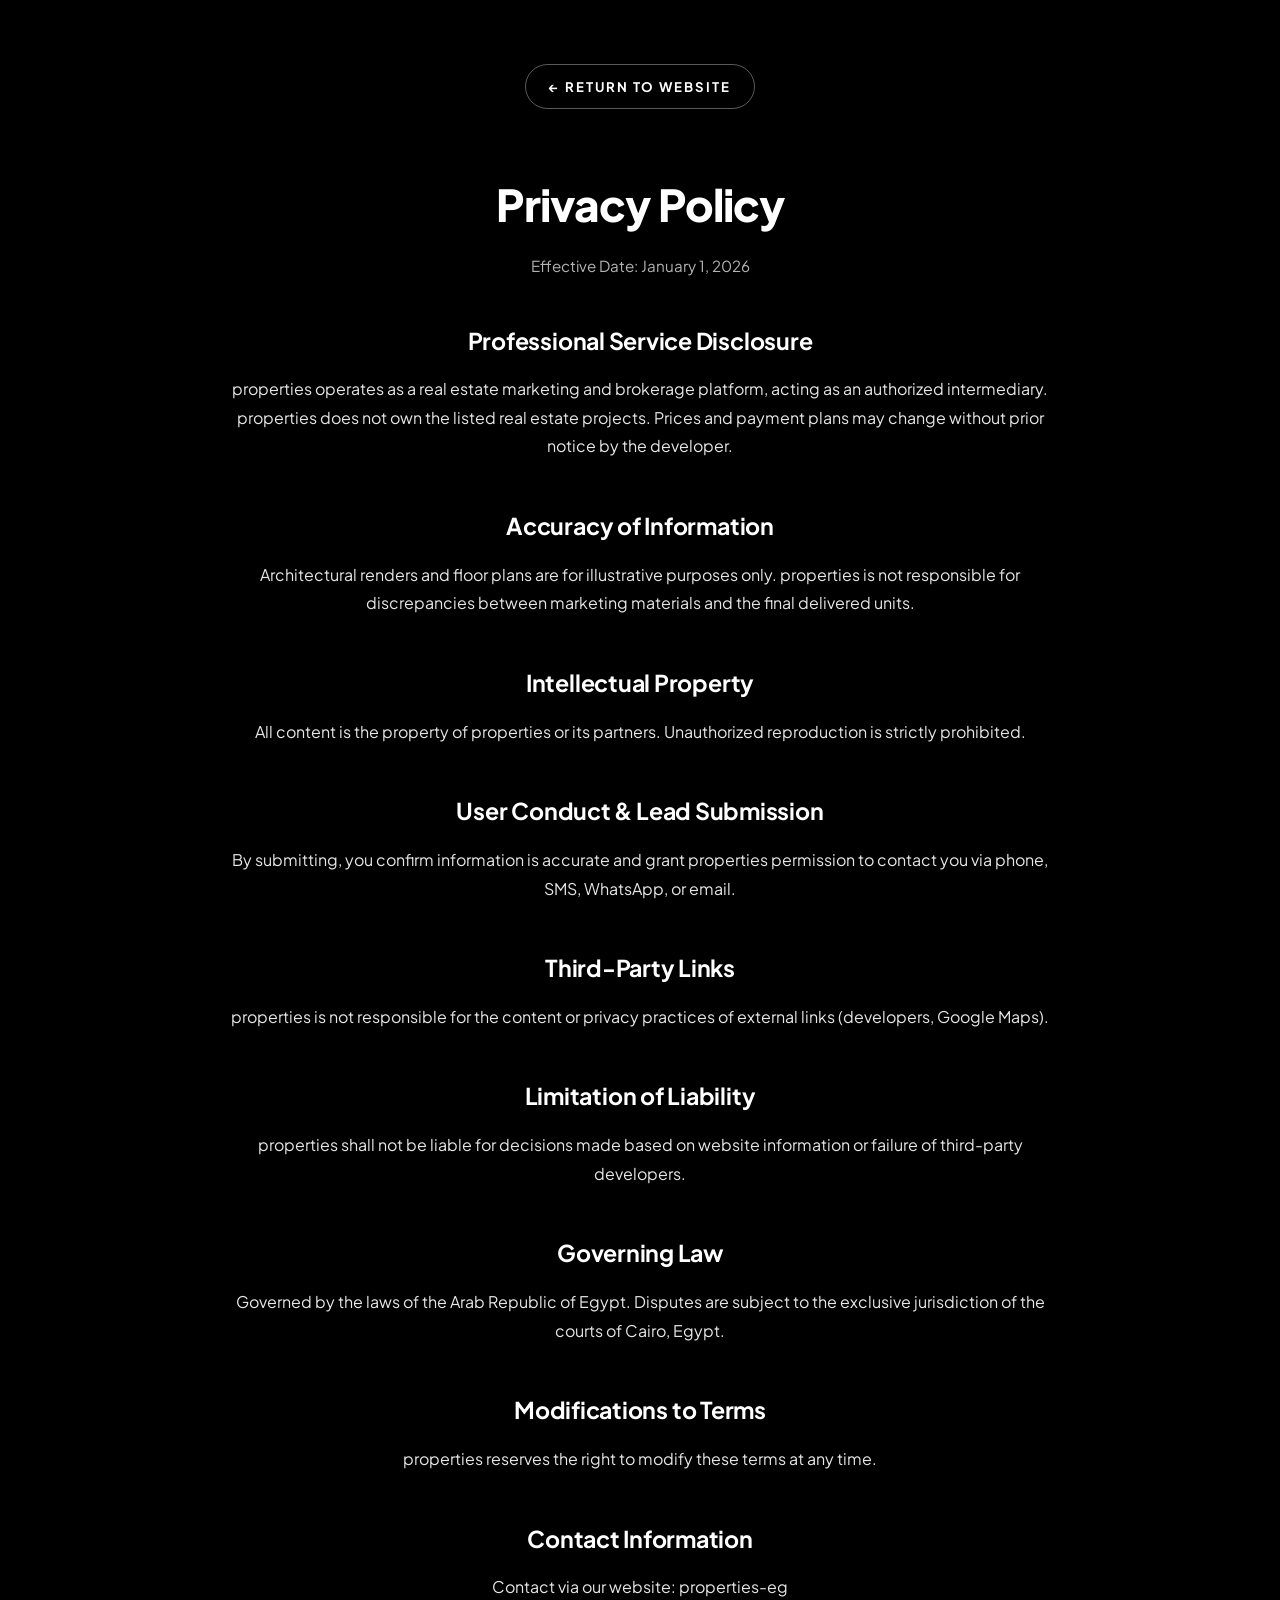
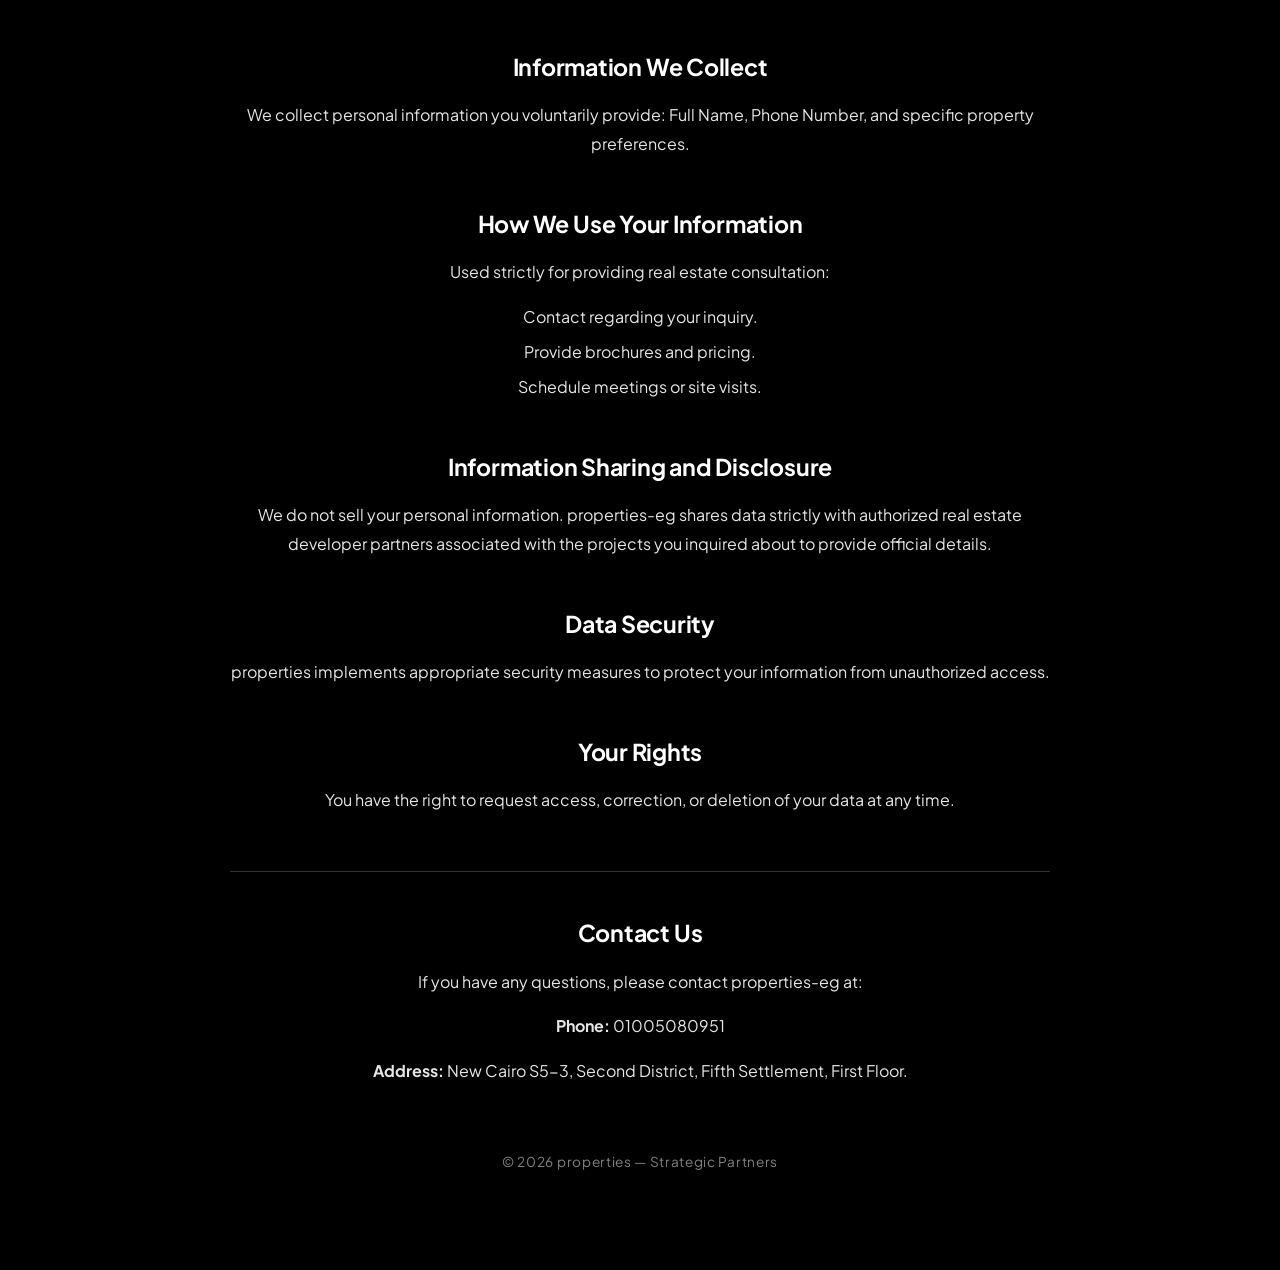
==== privacy.html @ 04ee0dc5 "Add standalone privacy.html and terms.html legal pages" ====
<!DOCTYPE html>
<html lang="en">
<head>
  <meta charset="UTF-8">
  <meta name="viewport" content="width=device-width, initial-scale=1.0">
  <title>Privacy Policy | properties</title>
  <link rel="preconnect" href="https://fonts.googleapis.com">
  <link rel="preconnect" href="https://fonts.gstatic.com" crossorigin>
  <link href="https://fonts.googleapis.com/css2?family=Plus+Jakarta+Sans:wght@300;400;500;600;700;800&display=swap" rel="stylesheet">
  <style>
    *, *::before, *::after {
      box-sizing: border-box;
      margin: 0;
      padding: 0;
    }
    body {
      background-color: #000000;
      color: #FFFFFF;
      font-family: 'Plus Jakarta Sans', -apple-system, BlinkMacSystemFont, 'Segoe UI', Roboto, sans-serif;
      line-height: 1.8;
      min-height: 100vh;
      display: flex;
      flex-direction: column;
      align-items: center;
      justify-content: flex-start;
      padding: 4rem 1.5rem 6rem;
      text-align: center;
    }
    .legal-container {
      width: 100%;
      max-width: 820px;
      margin: 0 auto;
      text-align: center;
    }
    .back-btn {
      display: inline-block;
      color: #FFFFFF;
      text-decoration: none;
      font-size: 0.825rem;
      letter-spacing: 0.15em;
      text-transform: uppercase;
      font-weight: 700;
      border: 1px solid rgba(255, 255, 255, 0.35);
      padding: 0.6rem 1.4rem;
      border-radius: 9999px;
      margin-bottom: 3.5rem;
      transition: all 0.25s ease;
    }
    .back-btn:hover {
      background-color: #FFFFFF;
      color: #000000;
      border-color: #FFFFFF;
    }
    h1 {
      font-size: 2.75rem;
      font-weight: 800;
      letter-spacing: -0.02em;
      margin-bottom: 0.5rem;
      color: #FFFFFF;
      text-align: center;
    }
    .last-updated {
      font-size: 0.95rem;
      color: rgba(255, 255, 255, 0.7);
      margin-bottom: 2.5rem;
      text-align: center;
    }
    .legal-section {
      margin-bottom: 2.75rem;
      text-align: center;
    }
    h2 {
      font-size: 1.45rem;
      font-weight: 700;
      color: #FFFFFF;
      margin-bottom: 0.85rem;
      letter-spacing: -0.01em;
      text-align: center;
    }
    p {
      font-size: 1rem;
      color: rgba(255, 255, 255, 0.9);
      line-height: 1.8;
      margin-bottom: 1rem;
      text-align: center;
    }
    .bullet-list {
      list-style: none;
      margin: 0.5rem 0 1rem;
      padding: 0;
      text-align: center;
    }
    .bullet-list li {
      font-size: 1rem;
      color: rgba(255, 255, 255, 0.9);
      margin-bottom: 0.4rem;
      text-align: center;
    }
    .contact-box {
      border-top: 1px solid rgba(255, 255, 255, 0.2);
      padding-top: 2.5rem;
      margin-top: 3.5rem;
      text-align: center;
    }
    .legal-footer-signature {
      margin-top: 4rem;
      font-size: 0.85rem;
      color: rgba(255, 255, 255, 0.5);
      letter-spacing: 0.05em;
      text-align: center;
    }
    @media (max-width: 768px) {
      body {
        padding: 3rem 1.25rem 4rem;
      }
      h1 {
        font-size: 2.1rem;
      }
      h2 {
        font-size: 1.25rem;
      }
    }
  </style>
</head>
<body>

  <div class="legal-container">
    <a href="index.html" class="back-btn">&larr; Return to Website</a>

    <h1>Privacy Policy</h1>
    <div class="last-updated">Effective Date: January 1, 2026</div>

    <div class="legal-section">
      <h2>Professional Service Disclosure</h2>
      <p>
        properties operates as a real estate marketing and brokerage platform, acting as an authorized intermediary. properties does not own the listed real estate projects. Prices and payment plans may change without prior notice by the developer.
      </p>
    </div>

    <div class="legal-section">
      <h2>Accuracy of Information</h2>
      <p>
        Architectural renders and floor plans are for illustrative purposes only. properties is not responsible for discrepancies between marketing materials and the final delivered units.
      </p>
    </div>

    <div class="legal-section">
      <h2>Intellectual Property</h2>
      <p>
        All content is the property of properties or its partners. Unauthorized reproduction is strictly prohibited.
      </p>
    </div>

    <div class="legal-section">
      <h2>User Conduct &amp; Lead Submission</h2>
      <p>
        By submitting, you confirm information is accurate and grant properties permission to contact you via phone, SMS, WhatsApp, or email.
      </p>
    </div>

    <div class="legal-section">
      <h2>Third-Party Links</h2>
      <p>
        properties is not responsible for the content or privacy practices of external links (developers, Google Maps).
      </p>
    </div>

    <div class="legal-section">
      <h2>Limitation of Liability</h2>
      <p>
        properties shall not be liable for decisions made based on website information or failure of third-party developers.
      </p>
    </div>

    <div class="legal-section">
      <h2>Governing Law</h2>
      <p>
        Governed by the laws of the Arab Republic of Egypt. Disputes are subject to the exclusive jurisdiction of the courts of Cairo, Egypt.
      </p>
    </div>

    <div class="legal-section">
      <h2>Modifications to Terms</h2>
      <p>
        properties reserves the right to modify these terms at any time.
      </p>
    </div>

    <div class="legal-section">
      <h2>Contact Information</h2>
      <p>
        Contact via our website: properties-eg
      </p>
    </div>

    <div class="legal-section">
      <h2>Information We Collect</h2>
      <p>
        We collect personal information you voluntarily provide: Full Name, Phone Number, and specific property preferences.
      </p>
    </div>

    <div class="legal-section">
      <h2>How We Use Your Information</h2>
      <p>Used strictly for providing real estate consultation:</p>
      <ul class="bullet-list">
        <li>Contact regarding your inquiry.</li>
        <li>Provide brochures and pricing.</li>
        <li>Schedule meetings or site visits.</li>
      </ul>
    </div>

    <div class="legal-section">
      <h2>Information Sharing and Disclosure</h2>
      <p>
        We do not sell your personal information. properties-eg shares data strictly with authorized real estate developer partners associated with the projects you inquired about to provide official details.
      </p>
    </div>

    <div class="legal-section">
      <h2>Data Security</h2>
      <p>
        properties implements appropriate security measures to protect your information from unauthorized access.
      </p>
    </div>

    <div class="legal-section">
      <h2>Your Rights</h2>
      <p>
        You have the right to request access, correction, or deletion of your data at any time.
      </p>
    </div>

    <div class="contact-box">
      <h2>Contact Us</h2>
      <p>If you have any questions, please contact properties-eg at:</p>
      <p><strong>Phone:</strong> 01005080951</p>
      <p><strong>Address:</strong> New Cairo S5-3, Second District, Fifth Settlement, First Floor.</p>
    </div>

    <div class="legal-footer-signature">
      &copy; 2026 properties &mdash; Strategic Partners
    </div>
  </div>

</body>
</html>
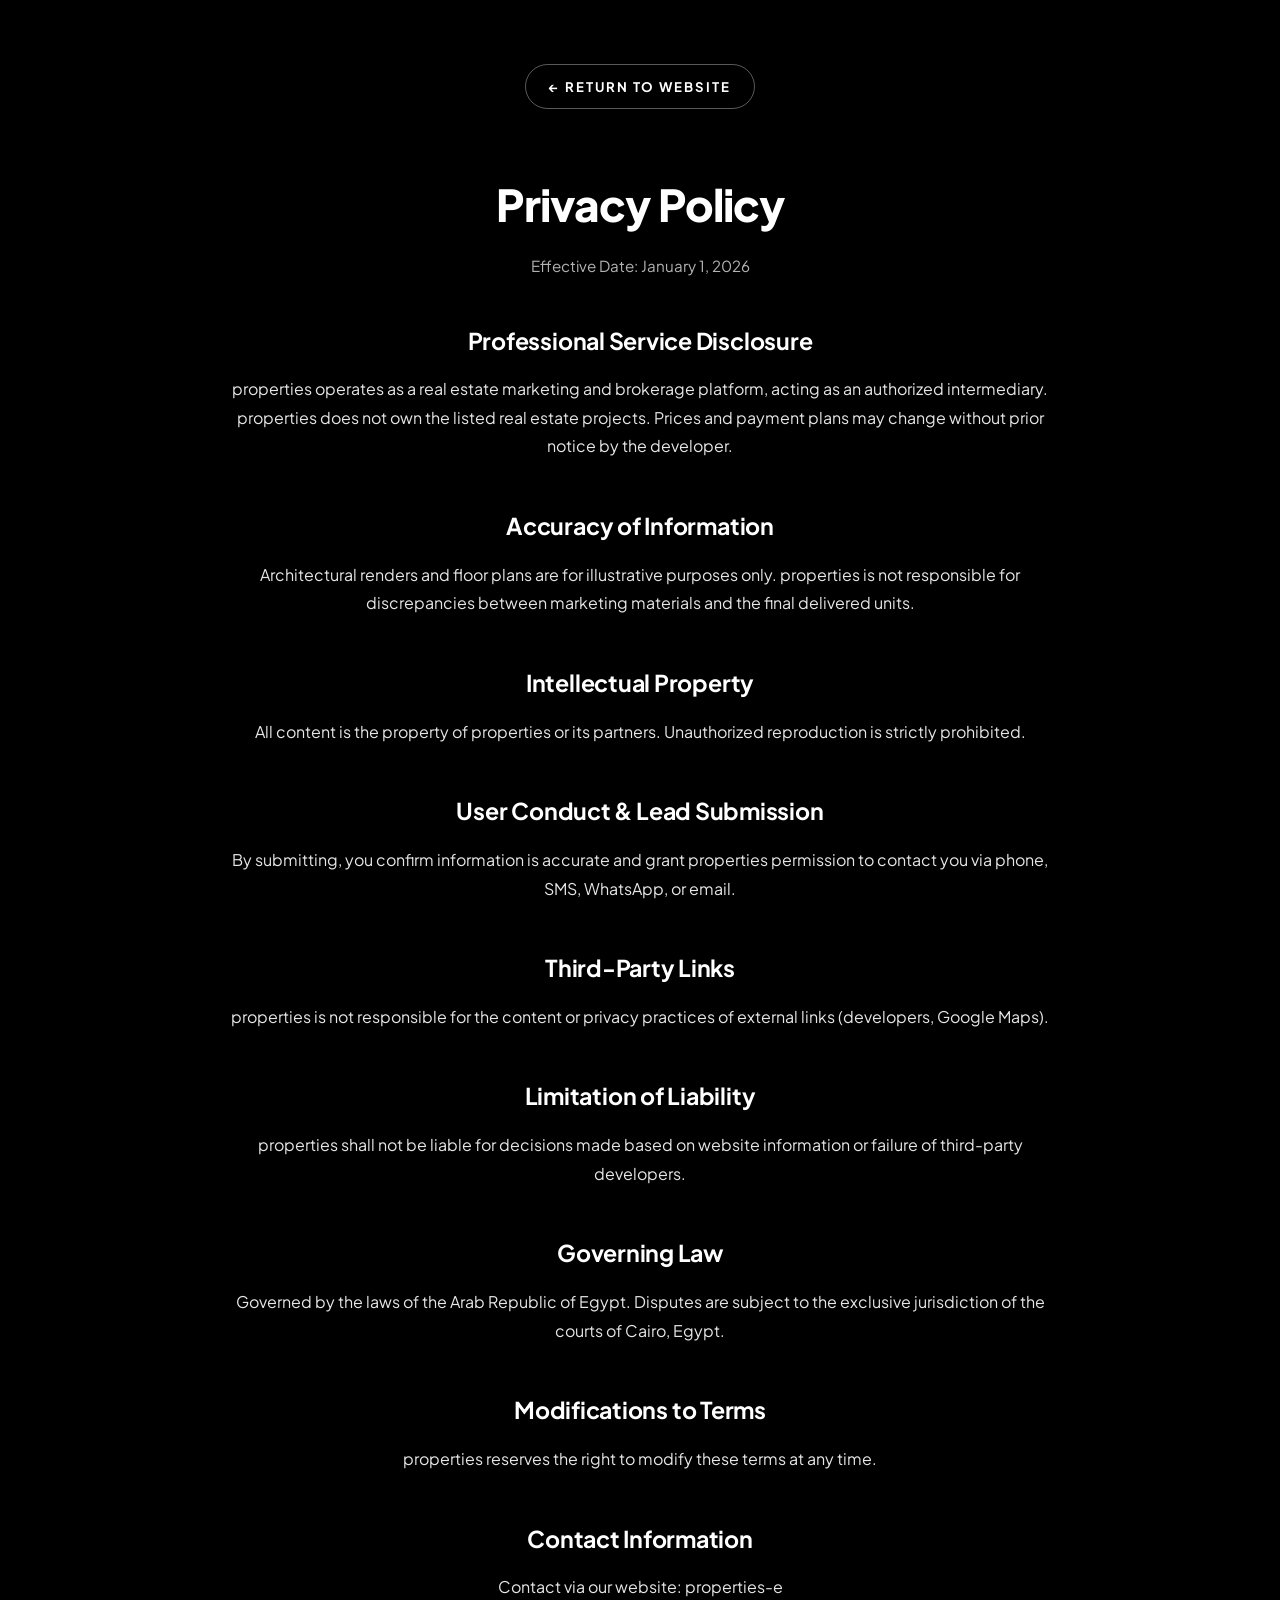
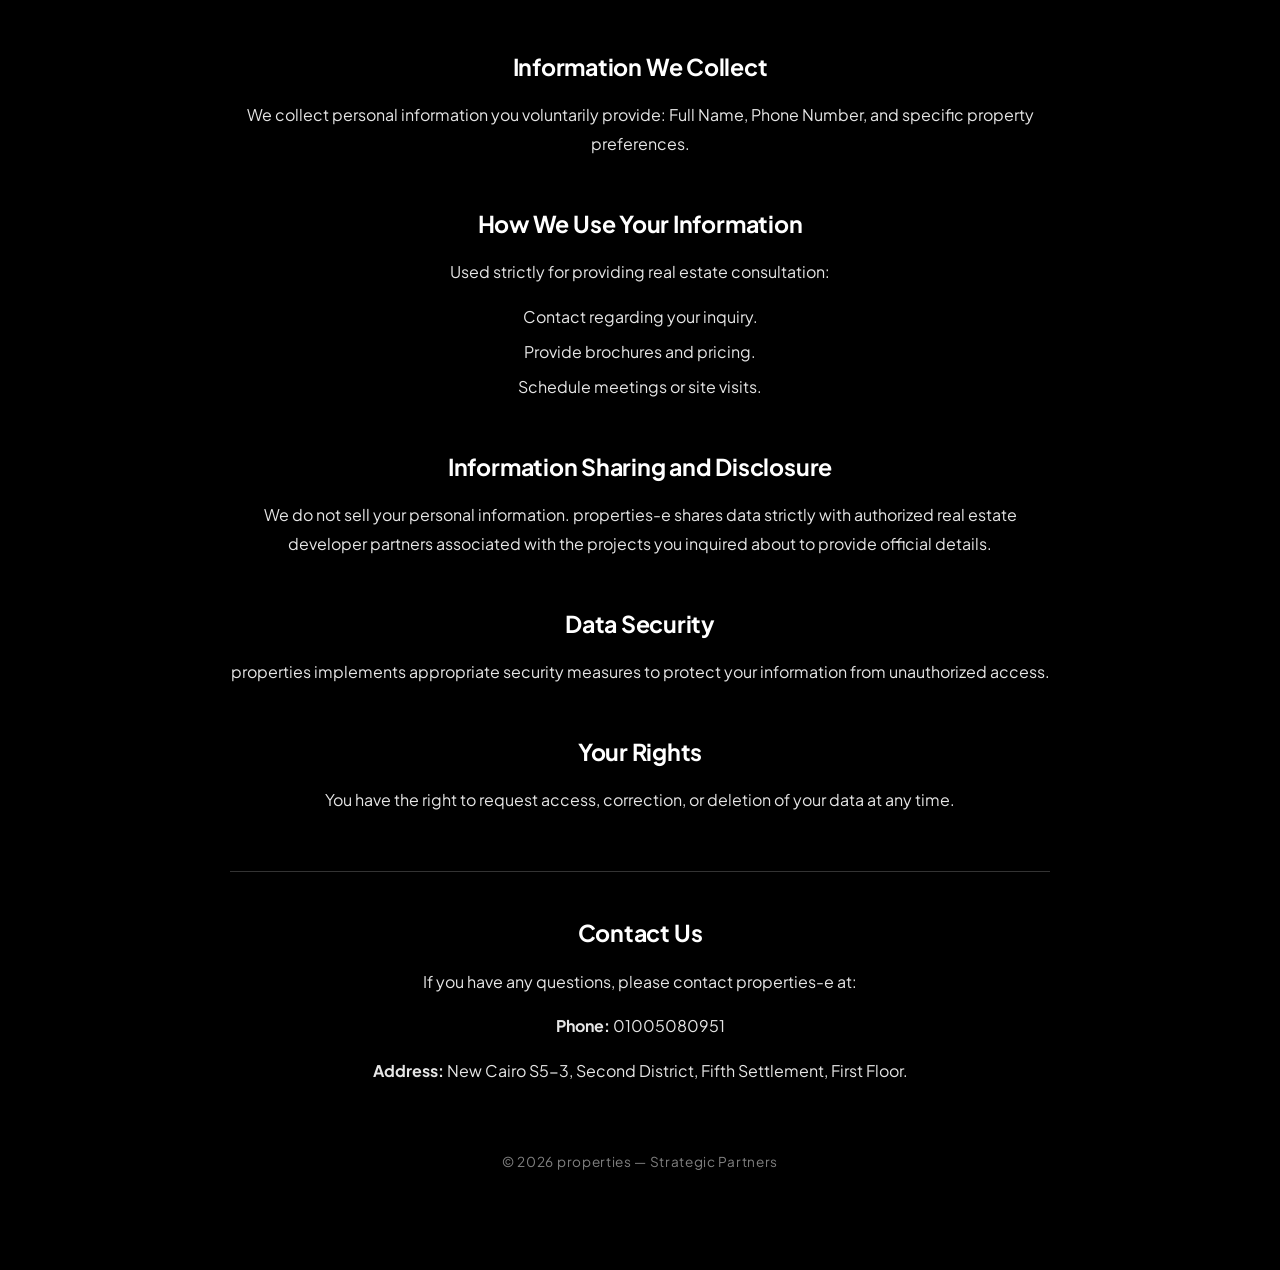
==== commit c1e41712: "Update branding to By properties-e in legal pages and documentation" ====
--- a/privacy.html
+++ b/privacy.html
@@ -189,7 +189,7 @@
     <div class="legal-section">
       <h2>Contact Information</h2>
       <p>
-        Contact via our website: properties-eg
+        Contact via our website: properties-e
       </p>
     </div>
 
@@ -213,7 +213,7 @@
     <div class="legal-section">
       <h2>Information Sharing and Disclosure</h2>
       <p>
-        We do not sell your personal information. properties-eg shares data strictly with authorized real estate developer partners associated with the projects you inquired about to provide official details.
+        We do not sell your personal information. properties-e shares data strictly with authorized real estate developer partners associated with the projects you inquired about to provide official details.
       </p>
     </div>
 
@@ -233,7 +233,7 @@
 
     <div class="contact-box">
       <h2>Contact Us</h2>
-      <p>If you have any questions, please contact properties-eg at:</p>
+      <p>If you have any questions, please contact properties-e at:</p>
       <p><strong>Phone:</strong> 01005080951</p>
       <p><strong>Address:</strong> New Cairo S5-3, Second District, Fifth Settlement, First Floor.</p>
     </div>
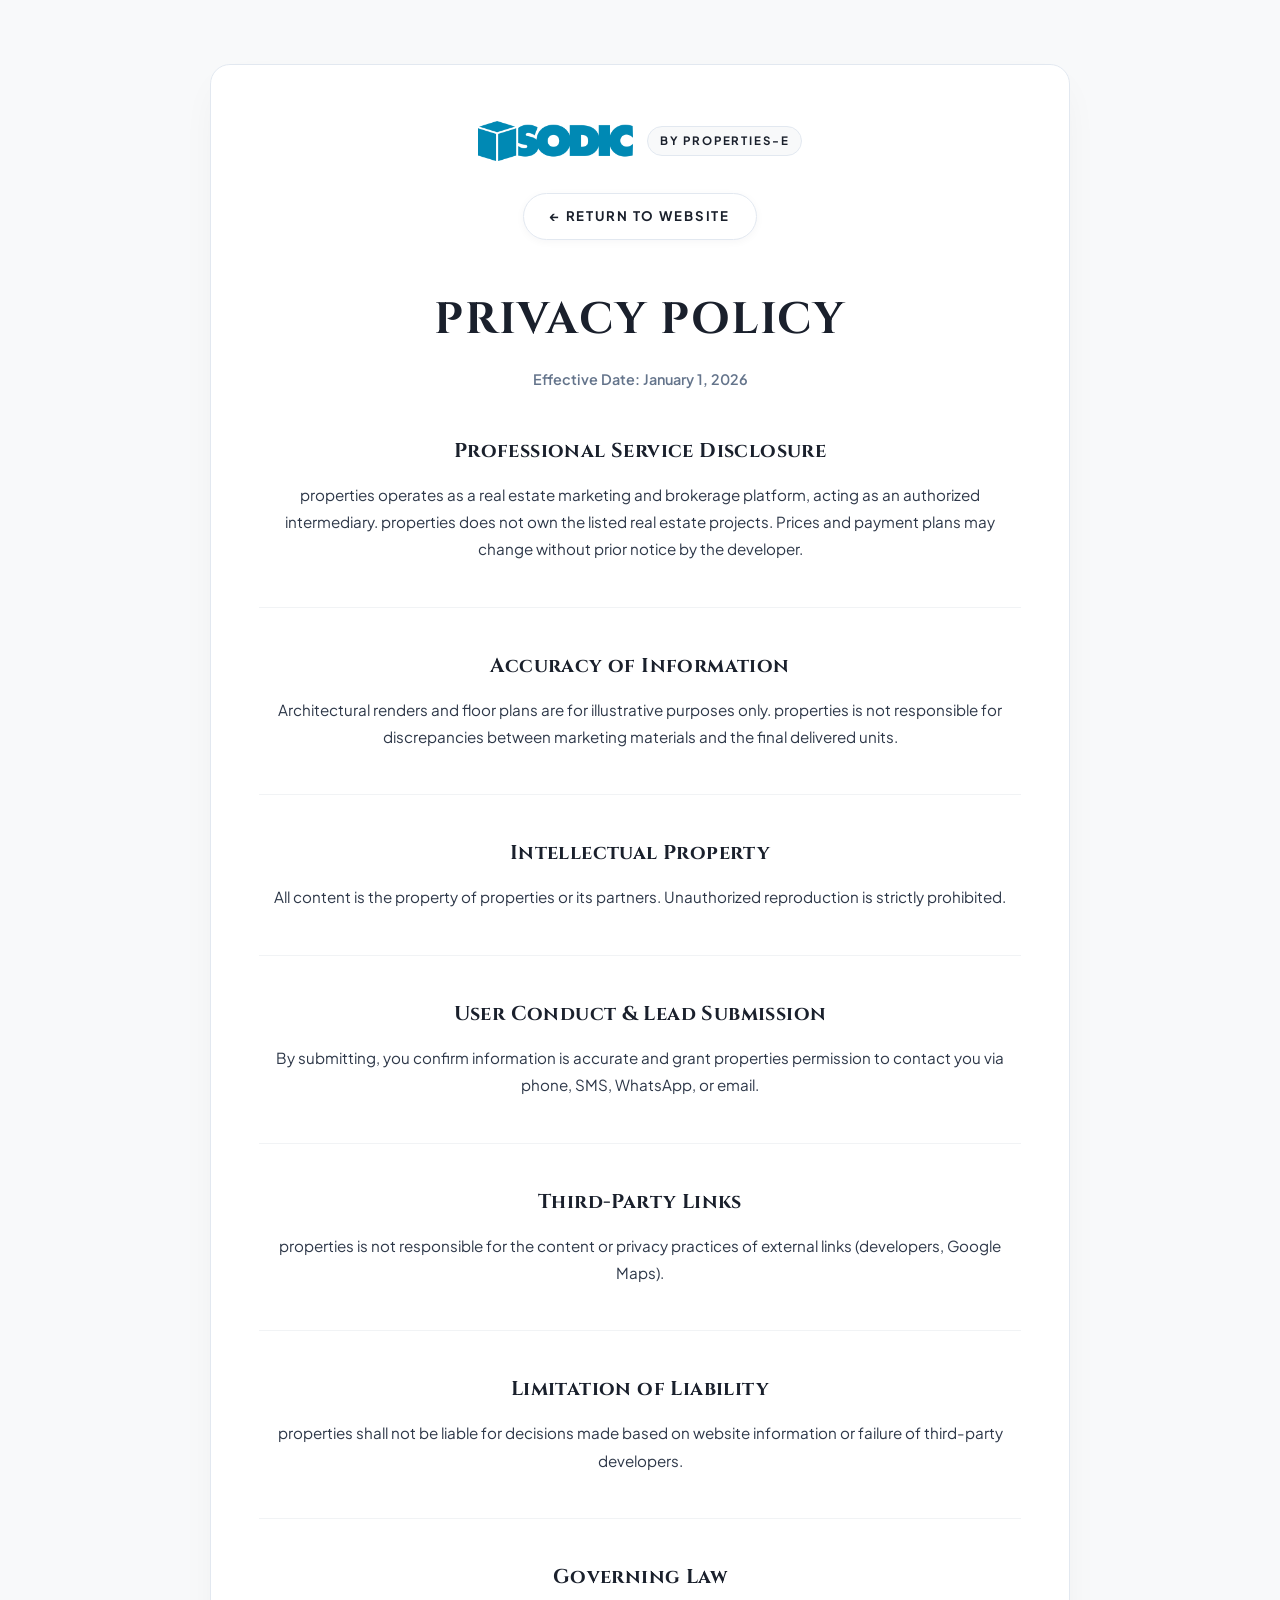
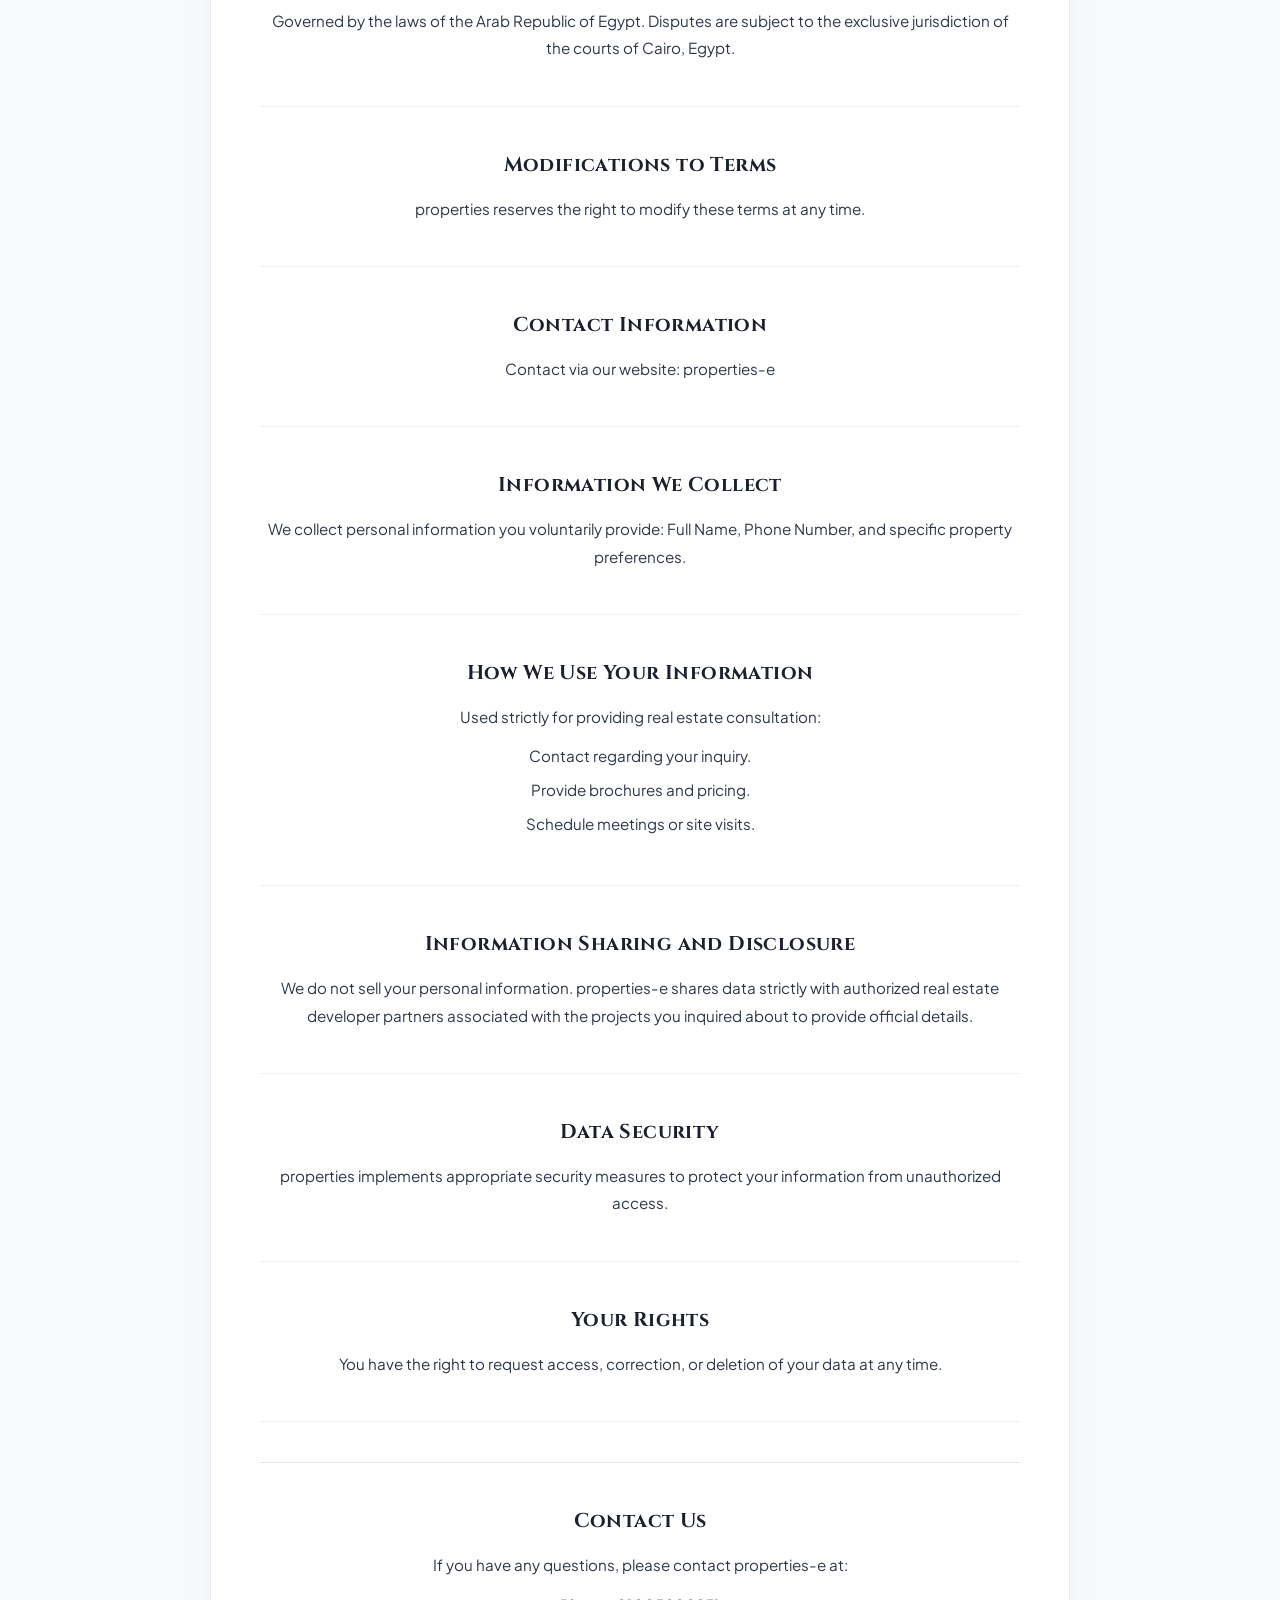
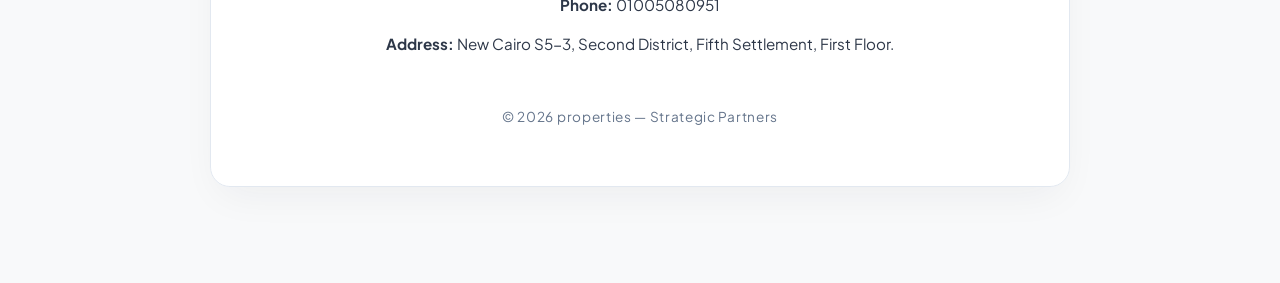
==== commit 05ba9bd6: "Redesign privacy.html: serene architectural aesthetic, zero gold policy, centered card layout" ====
--- a/privacy.html
+++ b/privacy.html
@@ -2,20 +2,67 @@
 <html lang="en">
 <head>
   <meta charset="UTF-8">
-  <meta name="viewport" content="width=device-width, initial-scale=1.0">
+  <meta name="viewport" content="width=device-width, initial-scale=1.0, viewport-fit=cover">
   <title>Privacy Policy | properties</title>
+
+  <!-- Google tag (gtag.js) -->
+  <script async src="https://www.googletagmanager.com/gtag/js?id=G-C8G81VEPNH"></script>
+  <script>
+    window.dataLayer = window.dataLayer || [];
+    function gtag(){dataLayer.push(arguments);}
+    gtag('js', new Date());
+
+    gtag('config', 'G-C8G81VEPNH');
+    gtag('config', 'AW-18462270869');
+  </script>
+
+  <!-- Event snippet for Submit lead form & WhatsApp conversion page -->
+  <script>
+  function gtag_report_conversion(url) {
+    var callback = function () {
+      if (typeof(url) != 'undefined' && url) {
+        window.location = url;
+      }
+    };
+    if (typeof gtag === 'function') {
+      gtag('event', 'conversion', {
+          'send_to': 'AW-18462270869/DjcxCIfusYIdEJXLv-NE',
+          'event_callback': callback
+      });
+      if (typeof(url) != 'undefined' && url) {
+        setTimeout(callback, 500);
+      }
+    } else {
+      callback();
+    }
+    return false;
+  }
+  </script>
+
   <link rel="preconnect" href="https://fonts.googleapis.com">
   <link rel="preconnect" href="https://fonts.gstatic.com" crossorigin>
-  <link href="https://fonts.googleapis.com/css2?family=Plus+Jakarta+Sans:wght@300;400;500;600;700;800&display=swap" rel="stylesheet">
+  <link href="https://fonts.googleapis.com/css2?family=Cinzel:wght@600;700;800&family=Playfair+Display:ital,wght@0,600;0,700;1,400&family=Plus+Jakarta+Sans:wght@400;500;600;700;800&display=swap" rel="stylesheet">
+  
   <style>
     *, *::before, *::after {
       box-sizing: border-box;
       margin: 0;
       padding: 0;
     }
+    :root {
+      --bg-alabaster: #F8F9FA;
+      --bg-pure-white: #FFFFFF;
+      --text-charcoal-primary: #1A202C;
+      --text-charcoal-secondary: #2D3748;
+      --text-muted: #64748B;
+      --border-cool: #E2E8F0;
+      --radius-sm: 8px;
+      --radius-md: 14px;
+      --radius-lg: 20px;
+    }
     body {
-      background-color: #000000;
-      color: #FFFFFF;
+      background-color: var(--bg-alabaster);
+      color: var(--text-charcoal-secondary);
       font-family: 'Plus Jakarta Sans', -apple-system, BlinkMacSystemFont, 'Segoe UI', Roboto, sans-serif;
       line-height: 1.8;
       min-height: 100vh;
@@ -28,60 +75,101 @@
     }
     .legal-container {
       width: 100%;
-      max-width: 820px;
+      max-width: 860px;
       margin: 0 auto;
       text-align: center;
+      background-color: rgba(255, 255, 255, 0.95);
+      backdrop-filter: blur(16px);
+      -webkit-backdrop-filter: blur(16px);
+      border: 1px solid var(--border-cool);
+      border-radius: var(--radius-lg);
+      padding: 3.5rem 3rem;
+      box-shadow: 0 16px 40px -10px rgba(26, 32, 44, 0.06);
+    }
+    .legal-brand-top {
+      display: flex;
+      align-items: center;
+      justify-content: center;
+      gap: 14px;
+      margin-bottom: 2rem;
+    }
+    .legal-brand-logo {
+      height: 40px;
+      width: auto;
+    }
+    .legal-brand-badge {
+      font-size: 0.72rem;
+      font-weight: 700;
+      letter-spacing: 0.16em;
+      text-transform: uppercase;
+      color: var(--text-charcoal-primary);
+      background-color: var(--bg-alabaster);
+      border: 1px solid var(--border-cool);
+      padding: 4px 12px;
+      border-radius: 9999px;
     }
     .back-btn {
       display: inline-block;
-      color: #FFFFFF;
+      color: var(--text-charcoal-primary);
       text-decoration: none;
       font-size: 0.825rem;
-      letter-spacing: 0.15em;
+      letter-spacing: 0.14em;
       text-transform: uppercase;
       font-weight: 700;
-      border: 1px solid rgba(255, 255, 255, 0.35);
-      padding: 0.6rem 1.4rem;
+      border: 1px solid var(--border-cool);
+      background-color: var(--bg-pure-white);
+      padding: 0.65rem 1.6rem;
       border-radius: 9999px;
-      margin-bottom: 3.5rem;
+      margin-bottom: 2.5rem;
       transition: all 0.25s ease;
+      box-shadow: 0 2px 8px rgba(26, 32, 44, 0.04);
     }
     .back-btn:hover {
-      background-color: #FFFFFF;
-      color: #000000;
-      border-color: #FFFFFF;
+      background-color: var(--text-charcoal-primary);
+      color: #FFFFFF;
+      border-color: var(--text-charcoal-primary);
+      transform: translateY(-2px);
     }
     h1 {
-      font-size: 2.75rem;
-      font-weight: 800;
-      letter-spacing: -0.02em;
+      font-family: 'Cinzel', 'Playfair Display', Georgia, serif;
+      font-size: clamp(2rem, 3.5vw, 2.75rem);
+      font-weight: 700;
+      letter-spacing: 0.04em;
       margin-bottom: 0.5rem;
-      color: #FFFFFF;
-      text-align: center;
+      color: var(--text-charcoal-primary);
+      text-align: center;
+      text-transform: uppercase;
     }
     .last-updated {
+      font-size: 0.9rem;
+      color: var(--text-muted);
+      margin-bottom: 2.5rem;
+      text-align: center;
+      font-weight: 600;
+    }
+    .legal-section {
+      margin-bottom: 2.5rem;
+      text-align: center;
+      border-bottom: 1px solid #F1F3F5;
+      padding-bottom: 2rem;
+    }
+    .legal-section:last-of-type {
+      border-bottom: none;
+    }
+    h2 {
+      font-family: 'Cinzel', Georgia, serif;
+      font-size: 1.25rem;
+      font-weight: 700;
+      color: var(--text-charcoal-primary);
+      margin-bottom: 0.75rem;
+      letter-spacing: 0.02em;
+      text-align: center;
+    }
+    p {
       font-size: 0.95rem;
-      color: rgba(255, 255, 255, 0.7);
-      margin-bottom: 2.5rem;
-      text-align: center;
-    }
-    .legal-section {
-      margin-bottom: 2.75rem;
-      text-align: center;
-    }
-    h2 {
-      font-size: 1.45rem;
-      font-weight: 700;
-      color: #FFFFFF;
-      margin-bottom: 0.85rem;
-      letter-spacing: -0.01em;
-      text-align: center;
-    }
-    p {
-      font-size: 1rem;
-      color: rgba(255, 255, 255, 0.9);
+      color: var(--text-charcoal-secondary);
       line-height: 1.8;
-      margin-bottom: 1rem;
+      margin-bottom: 0.75rem;
       text-align: center;
     }
     .bullet-list {
@@ -91,33 +179,36 @@
       text-align: center;
     }
     .bullet-list li {
-      font-size: 1rem;
-      color: rgba(255, 255, 255, 0.9);
+      font-size: 0.95rem;
+      color: var(--text-charcoal-secondary);
       margin-bottom: 0.4rem;
       text-align: center;
     }
     .contact-box {
-      border-top: 1px solid rgba(255, 255, 255, 0.2);
+      border-top: 1px solid var(--border-cool);
       padding-top: 2.5rem;
-      margin-top: 3.5rem;
+      margin-top: 2rem;
       text-align: center;
     }
     .legal-footer-signature {
-      margin-top: 4rem;
+      margin-top: 3rem;
       font-size: 0.85rem;
-      color: rgba(255, 255, 255, 0.5);
+      color: var(--text-muted);
       letter-spacing: 0.05em;
       text-align: center;
     }
-    @media (max-width: 768px) {
+    @media (max-width: 600px) {
       body {
-        padding: 3rem 1.25rem 4rem;
+        padding: 2rem 1rem calc(4rem + env(safe-area-inset-bottom, 0px));
+      }
+      .legal-container {
+        padding: 2rem 1.25rem;
       }
       h1 {
-        font-size: 2.1rem;
-      }
-      h2 {
-        font-size: 1.25rem;
+        font-size: 1.85rem;
+      }
+      .back-btn {
+        margin-bottom: 2rem;
       }
     }
   </style>
@@ -125,6 +216,11 @@
 <body>
 
   <div class="legal-container">
+    <div class="legal-brand-top">
+      <img src="assets/images/sodic-logo.png" alt="SODIC" class="legal-brand-logo">
+      <span class="legal-brand-badge">By properties-e</span>
+    </div>
+
     <a href="index.html" class="back-btn">&larr; Return to Website</a>
 
     <h1>Privacy Policy</h1>
